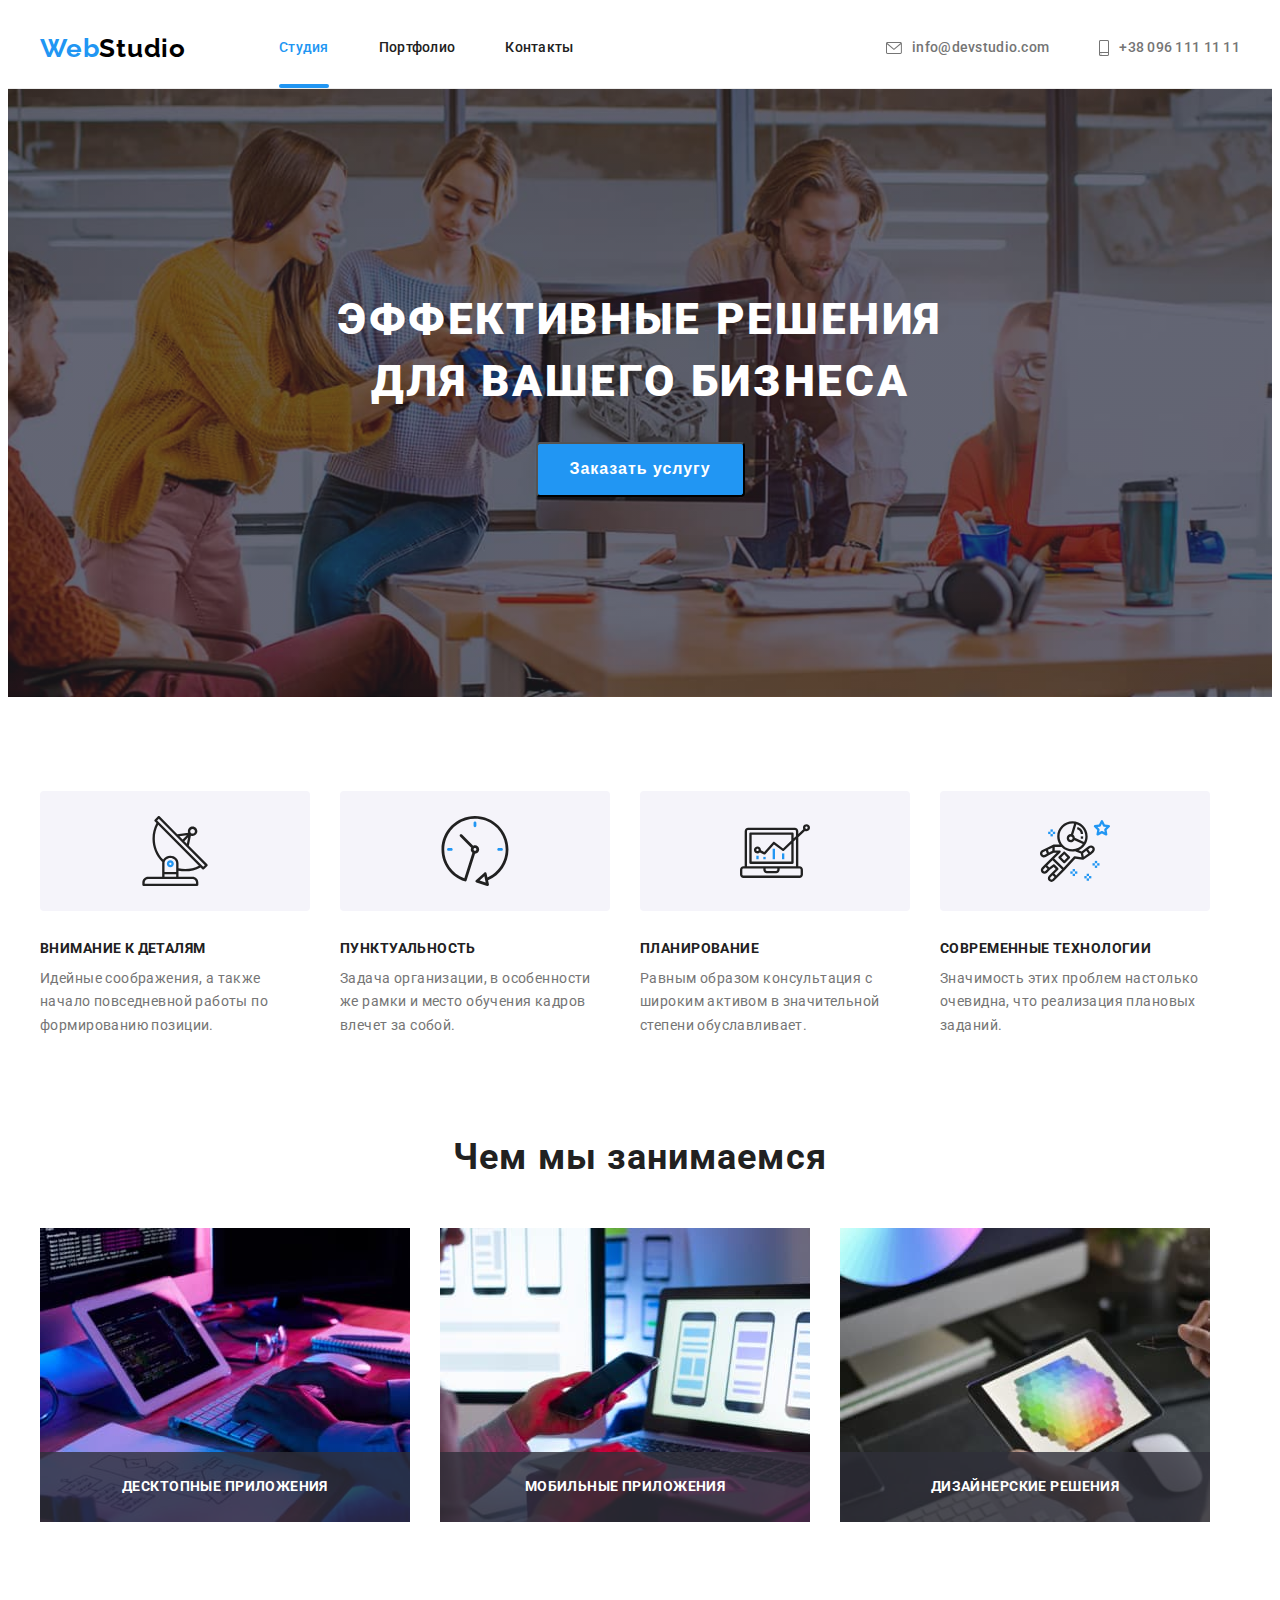
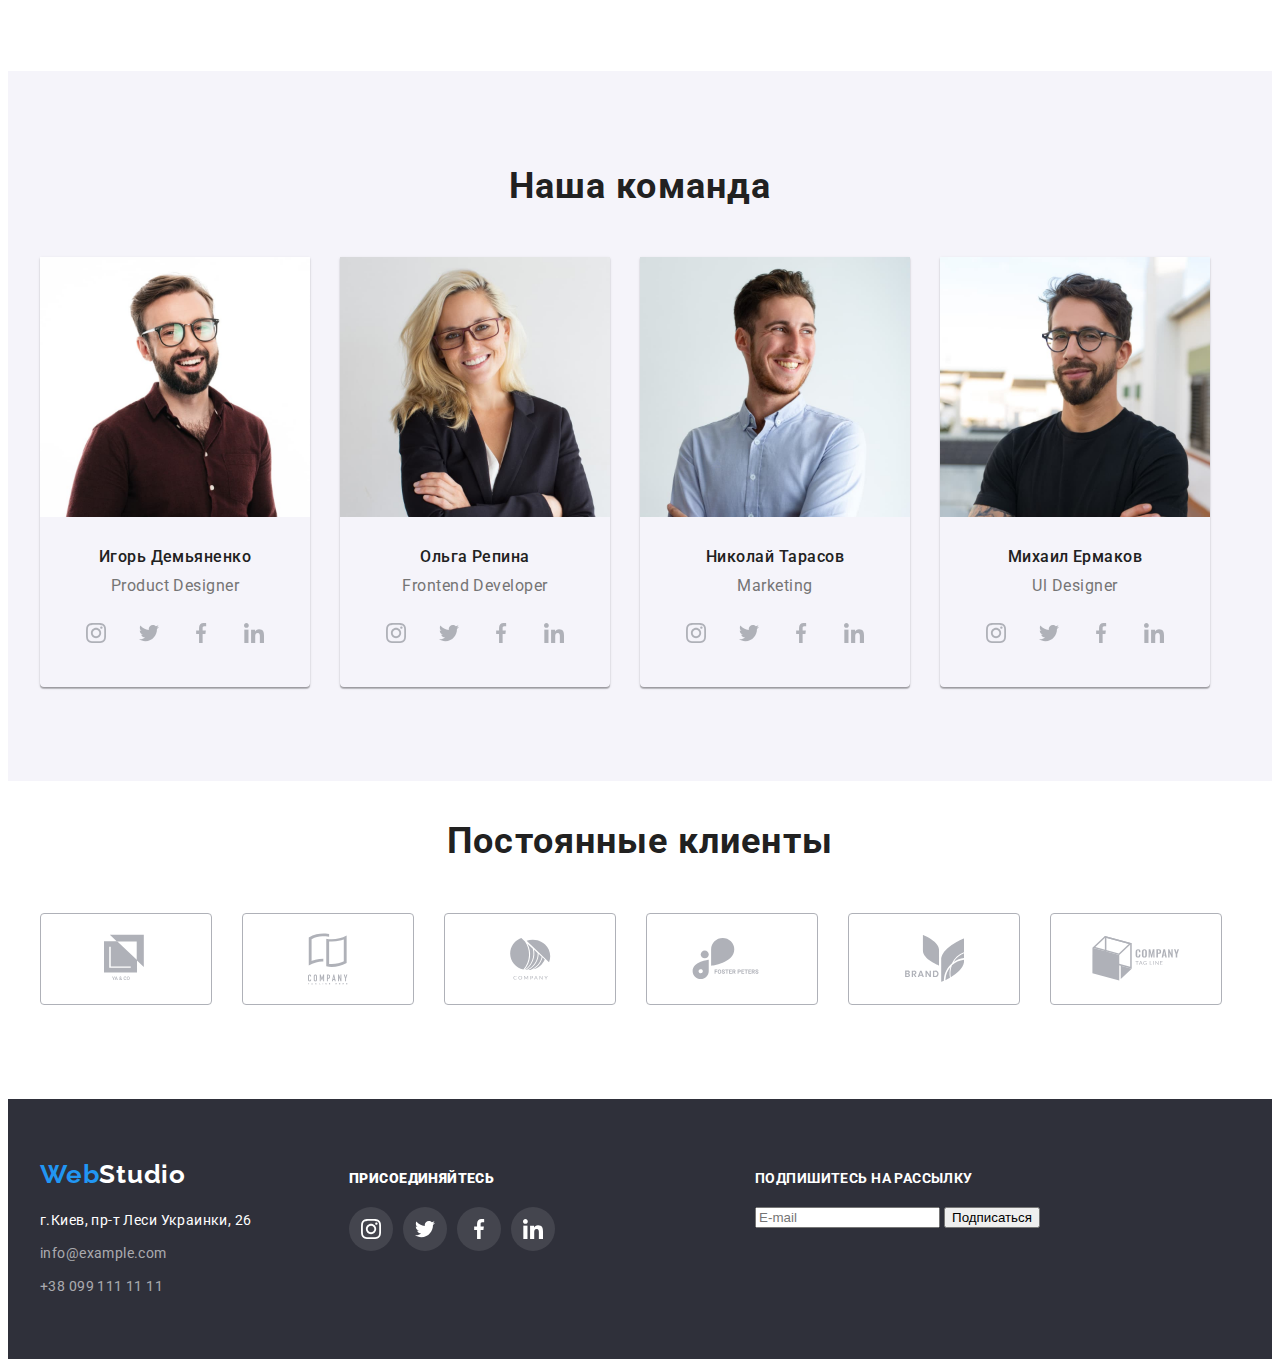
==== index.html @ 272b1083 "in work" ====
<!DOCTYPE html>
<html lang="ru">
<head>
    <meta charset="UTF-8">
    <meta http-equiv="X-UA-Compatible" content="IE=edge">
    <meta name="viewport" content="width=device-width, initial-scale=1.0">
    <link rel="stylesheet" href="https://cdnjs.cloudflare.com/ajax/libs/modern-normalize/1.0.0/modern-normalize.min.css" integrity="sha512-ISS7cAi1PEhQ8jnbJpJZMd29NlhNj4AWYyLOSp2CE/CsHxTCu+r+t0D2yoJudVrd0/8fTVPUVDzY5Tvli75u/g==" crossorigin="anonymous" />
    <link rel="preconnect" href="https://fonts.gstatic.com">
    <link href="https://fonts.googleapis.com/css2?family=Raleway:wght@700&family=Roboto:wght@400;500;700;900&display=swap" rel="stylesheet">
    <link rel="stylesheet" href="https://cdnjs.cloudflare.com/ajax/libs/animate.css/4.1.1/animate.min.css"/>
    <link rel="stylesheet" href="./css/styles.css">
    <title>Студия</title>
</head>
<body>
      <!---шапка сайта-->
    <header class="header">  
      <div class="container">  
        <nav class="navigation-for-pages">
            <a href="./index.html" lang="en" class="logo link animate__fadeInTopLeft">Web<span class="change-first">Studio</span></a>    
            <ul class="main-pages">
              <li class="list list-pages">
                <a href="./index.html" class="main-pages-link link current">Студия</a></li>
              <li class="list list-pages">
                <a href="./portfolio.html" class="main-pages-link decoration-changes link">Портфолио</a></li>
              <li class="list list-pages">
                <a href="" class="main-pages-link decoration-changes link">Контакты</a></li>
            </ul>
        </nav>    
            <ul class="first-adress-text"> 
              <li class="list for-contacts">
                <a href="mailto:info@devstudio.com" class="phone link email actions">
                  <svg class="icon-contacts-letter">
                    <use href="./images/symbol-defs.svg#letter"></use>
                  </svg>
                  info@devstudio.com</a>
              </li>
              <li class="list for-contacts">
                <a href="tel:+380961111111" class="phone link tell actions">
                  <svg class="icon-contacts-smartphone">
                    <use href="./images/symbol-defs.svg#smartphone"></use>
                  </svg>
                  +38 096 111 11 11</a>
              </li>
            </ul> 
          </div>
    </header>
    
    <main>
        <!---баннер-->
       <section class="hero banner">
         <div class="container">
         <h1 class="headline">Эффективные решения для вашего бизнеса</h1>
         <button type="button" class="modal-btn" data-modal-open><span class="text-btn">Заказать услугу</span></button>
        </div>
       </section>

       <!---преимущества-->
       <section class="skills">
         <div class="container"> 
           <h2 class="visually-hidden">преимущества</h2>
           <ul class="description">
             <li class="list block-description">
                <div class="skills-block">
                  <svg class="skills-icons" width="70" height="70">
                  <use href="./images/symbol-defs.svg#antenna"></use>
                </svg>
               </div>      
                <h3 class="title-description">Внимание к деталям</h3>
                <p class="text-description">Идейные соображения, а также начало повседневной работы по формированию позиции.</p>
              </li>
              <li class="list block-description">
                <div class="skills-block">
                  <svg class="skills-icons" width="70" height="70">
                    <use href="./images/symbol-defs.svg#clock"></use>
                  </svg>
                </div>
                <h3  class="title-description">Пунктуальность</h3>
                <p class="text-description">Задача организации, в особенности же рамки и место обучения кадров влечет за собой.</p>
              </li> 
              <li class="list block-description">
                <div class="skills-block">
                  <svg class="skills-icons" width="70" height="70">
                    <use href="./images/symbol-defs.svg#diagram"></use>
                  </svg>
                </div>
               <h3  class="title-description">Планирование</h3>
               <p class="text-description">Равным образом консультация с широким активом в значительной степени обуславливает.</p>
             </li> 
              <li class="list block-description">
                <div class="skills-block">
                  <svg class="skills-icons" width="70" height="70">
                    <use href="./images/symbol-defs.svg#astronaut"></use>
                  </svg>
                </div>
               <h3  class="title-description">Современные технологии</h3>
               <p class="text-description">Значимость этих проблем настолько очевидна, что реализация плановых заданий.</p>
             </li> 
           </ul>
          </div>
       </section>
       
       <!--основная напраленность нашей команды-->
       <section class="we-do">
         <div class="container">
           <h2 class="work-make">Чем мы занимаемся</h2>
           <ul class="images-of-work">
               <li class="list works">
                   <img src="./images/main-work/1work-with-computer.jpg" alt="работа с компьютером" width="370" height="294">
                  <div class="our-products">
                     <p class="products-text">Десктопные приложения</p>
                  </div>                  
                  </li>
               <li class="list works">
                   <img src="./images/main-work/2work-with-mobile.jpg" alt="работа с разными гаджетами" width="370" height="294">
                   <div class="our-products">
                     <p class="products-text">Мобильные приложения</p>
                     </div>   
                  </li>
               <li class="list works">
                   <img src="./images/main-work/3work-with-color.jpg" alt="работа с цветом" width="370" height="294">
                   <div class="our-products">
                     <p class="products-text">Дизайнерские решения</p> 
                    </div>   
                </li>
           </ul>
          </div>
        </section>
           <!---наша команда-->
       <section class="our-staff">
       <div class="container">
            <h2 class="work-command">Наша команда</h2>    
            <ul class="description-command">
              <li class="list list-command"><img src="./images/our-command/Igor-Demyanenko.jpg" alt="Игорь Демьяненко" width="270" height="260">
                <div class="block-of-names">
                <h3 class="names">Игорь Демьяненко</h3> 
                <p class="gig">Product Designer</p> 
                <ul class="social-list">
                  <li class="list social-items">
                    <a href="" class="social-link link">
                    <svg class="social-icon" width="20" height="20">
                      <use href="./images/symbol-defs.svg#instagram"></use>
                    </svg>
                  </a>
                  </li>
                  <li class="list social-items">
                   <a href="" class="social-link link"> 
                     <svg class="social-icon" width="20" height="20">
                      <use href="./images/symbol-defs.svg#twitter"></use>
                    </svg>
                  </a>
                  </li>
                  <li class="list social-items">
                    <a href="" class="social-link link">
                    <svg  class="social-icon" width="20" height="20">
                      <use href="./images/symbol-defs.svg#facebook"></use>
                    </svg>
                  </a>
                  </li>
                  <li class="list social-items">
                    <a href="" class="social-link link">
                    <svg  class="social-icon" width="20" height="20">
                      <use href="./images/symbol-defs.svg#linkedin"></use>
                    </svg>
                    </a>
                  </li>
                </ul>
              </div>
              </li>
              <li class="list list-command">
                <img src="./images/our-command/Olha-Repina.jpg" alt="Ольга Репина" width="270" height="260">
                <div class="block-of-names">
                <h3 class="names">Ольга Репина</h3> 
                <p class="gig">Frontend Developer</p>
                <ul class="social-list">
                  <li class="list social-items">
                    <a href="" class="social-link link">
                    <svg class="social-icon" width="20" height="20">
                      <use href="./images/symbol-defs.svg#instagram"></use>
                    </svg>
                  </a>
                </li>   
                <li class="list social-items">
                 <a href="" class="social-link link"> 
                   <svg class="social-icon" width="20" height="20">
                    <use href="./images/symbol-defs.svg#twitter"></use>
                  </svg>
                </a>
                </li>
                <li class="list social-items">
                  <a href="" class="social-link link">
                  <svg  class="social-icon" width="20" height="20">
                    <use href="./images/symbol-defs.svg#facebook"></use>
                  </svg>
                </a>
                </li>
                <li class="list social-items">
                  <a href="" class="social-link link">
                  <svg  class="social-icon" width="20" height="20">
                    <use href="./images/symbol-defs.svg#linkedin"></use>
                  </svg>
                  </a>
                </li>
               </ul>
               </div>
              </li>
              <li class="list list-command">
                <img src="./images/our-command/Nikolay-Tarasov.jpg" alt="Николай Тарасов" width="270" height="260">
                <div class="block-of-names">
                <h3 class="names">Николай Тарасов</h3> 
                <p class="gig">Marketing</p> 
                <ul class="social-list">
                  <li class="list social-items">
                    <a href="" class="social-link link">
                    <svg class="social-icon" width="20" height="20">
                      <use href="./images/symbol-defs.svg#instagram"></use>
                    </svg>
                  </a>
                  </li>
                <li class="list social-items">
                 <a href="" class="social-link link"> 
                   <svg class="social-icon" width="20" height="20">
                    <use href="./images/symbol-defs.svg#twitter"></use>
                  </svg>
                </a>
                </li>
                <li class="list social-items">
                  <a href="" class="social-link">
                  <svg  class="social-icon" width="20" height="20">
                    <use href="./images/symbol-defs.svg#facebook"></use>
                  </svg>
                </a>
                </li>
                <li class="list social-items">
                  <a href="" class="social-link link">
                  <svg  class="social-icon" width="20" height="20">
                    <use href="./images/symbol-defs.svg#linkedin"></use>
                  </svg>
                  </a>
                </li>
               </ul>
              </div>
              </li>
              <li class="list list-command">
                <img src="./images/our-command/Michael-Ermakov.jpg" alt="Михаил Ермаков" width="270" height="260">
                <div class="block-of-names">
                <h3 class="names">Михаил Ермаков</h3> 
                <p class="gig">Ul Designer</p> 
                <ul class="social-list">
                  <li class="list social-items">
                    <a href="" class="social-link link">
                    <svg class="social-icon" width="20" height="20">
                      <use href="./images/symbol-defs.svg#instagram"></use>
                    </svg>
                  </a>
                  </li>
                <li class="list social-items">
                 <a href="" class="social-link link"> 
                   <svg class="social-icon" width="20" height="20">
                    <use href="./images/symbol-defs.svg#twitter"></use>
                  </svg>
                </a>
                </li>
                <li class="list social-items">
                  <a href="" class="social-link link">
                  <svg  class="social-icon" width="20" height="20">
                    <use href="./images/symbol-defs.svg#facebook"></use>
                  </svg>
                </a>
                </li>
                <li class="list social-items">
                  <a href="" class="social-link link">
                  <svg  class="social-icon" width="20" height="20">
                    <use href="./images/symbol-defs.svg#linkedin"></use>
                  </svg>
                  </a>
                </li>
               </ul>
              </div>
              </li>
              </ul>
        </div>      
        </section> 
        <!-- our clients -->
        <section class="clients">
          <div class="container">
            <h2 class="clients-title">Постоянные клиенты</h2>
            <ul class="clients-list">
              <li class="clients-item list">
                <a class="clients-link" href="">
                  <svg class="clients-icon" width="44" height="50">
                    <use href="./images/symbol-defs.svg#logo-1"></use>
                  </svg>
                </a>
              </li>
              <li class="clients-item list">
                <a class="clients-link" href="">
                  <svg class="clients-icon" width="40" height="52">
                    <use href="./images/symbol-defs.svg#logo-2"></use>
                  </svg>
                </a>
              </li>
              <li class="clients-item list">
                <a class="clients-link" href="">
                  <svg class="clients-icon" width="41" height="42">
                    <use href="./images/symbol-defs.svg#logo-3"></use>
                  </svg>
                </a>
              </li>
              <li class="clients-item list">
                <a class="clients-link" href="">
                  <svg class="clients-icon" width="80" height="42">
                    <use href="./images/symbol-defs.svg#logo-4"></use>
                  </svg>
                </a>
              </li>
              <li class="clients-item list">
                <a class="clients-link" href="">
                  <svg class="clients-icon" width="59" height="47">
                    <use href="./images/symbol-defs.svg#logo-5"></use>
                  </svg>
                </a>
              </li>
              <li class="clients-item list">
                <a class="clients-link" href="">
                  <svg class="clients-icon" width="88" height="45">
                    <use href="./images/symbol-defs.svg#logo-6"></use>
                  </svg>
                </a>
              </li>
            </ul>
          </div>
        </section> 
    </main>
    <!--подвал-->
    <footer class="footer">
    <div class="container">  
      <div class="footer-box">
        <div class="footer-class">   
      <a href="./index.html" lang="en" class="logo link web-footer">Web<span class="change-second">Studio</span></a>
      <!---адрес--> 
      <address class="address">
         <ul class="address-text">
          <li class="list footer-contacts">
            <a href="https://goo.gl/maps/VTNjZpvYat5TJ8QY6" target="_blank" rel="noopener noreferrer" 
            class="location-link link">
            г.Киев, пр-т Леси Украинки, 26</a>
          </li>
          <li class="list footer-contacts">
            <a href="mailto:info@example.com" lang="en" class="phone-link link">info@example.com</a>
          </li>
          <li class="list footer-contacts">
            <a href="tel:+380991111111" class="phone-link link">+38 099 111 11 11</a>
          </li>
        </ul>   
      </address>
      </div>  
     <!--join-us  -->
      <div class="join">
      <h2 class="visually-hidden">join to us</h2>
      <p class="join-text"><strong>Присоединяйтесь</strong></p>
      <ul class="social-list join-list">
        <li class="list social-items join-items">
          <a href="" class="social-link join-link link ">
          <svg class="social-icon" width="20" height="20">
            <use href="./images/symbol-defs.svg#instagram"></use>
          </svg>
        </a>
        </li>
      <li class="list social-items join-items">
       <a href="" class="social-link join-link link"> 
         <svg class="social-icon" width="20" height="20">
          <use href="./images/symbol-defs.svg#twitter"></use>
        </svg>
      </a>
      </li>
      <li class="list social-items join-items">
        <a href="" class="social-link join-link link">
        <svg  class="social-icon" width="20" height="20">
          <use href="./images/symbol-defs.svg#facebook"></use>
        </svg>
      </a>
      </li>
      <li class="list social-items join-items">
        <a href="" class="social-link join-link link">
        <svg  class="social-icon" width="20" height="20">
          <use href="./images/symbol-defs.svg#linkedin"></use>
        </svg>
        </a>
      </li>
     </ul>
    </div>
    <div class="subscription">
      <b class="subscription-title">Подпишитесь на рассылку</b>
      <form name="sign-up">
        <input type="email" name="email" id="" placeholder="E-mail">
        <button type="submit">Подписаться</button>
      </form>
    </div>

    </div>
  </div> 
  </footer> 


  <div class="backdrop is-hidden" data-modal>
    <div class="backdrop-modal">
     <button type="button" class="modal-close-btn" data-modal-close>
      <svg width="18" height="18">
        <use href="./images/symbol-defs.svg#icon-close-symbol">
        </use>
      </svg>
    </button>    
    <!-- form -->  
      <form class="form" name="form" autocomplete="on">
        <h2 class="form-title">Оставьте свои данные, мы вам перезвоним</h2>
        <label for="name" class="label-text">Имя</label>           
        <input class="input-field" type="text" name="name" id="name">
        

        <label for="tel" class="label-text">Телефон</label>
        <input class="input-field" type="tel" name="tel" id="tel">
        

        <label for="mail" class="label-text">Почта</label>
        <input class="input-field" type="email" name="mail" id="mail">
        <label for="comment" class="label-text">Коментарий</label> 
        <textarea id="comment" name="comment" rows="" placeholder="Введите текст"></textarea>
        

        <!--check-box-->
        <input type="checkbox" name="confidence" value="css" id="confidence">
        <label for="confidence">
         <span class="confidence-text">Соглашаюсь с рассылкой и принимаю</span></label>
          <a href="" class="confidence-link">Условия договора</a>
            
       <button type="submit" class="submit-btn"><span class="submit-text">Отправить</span></button>
      </form>

  </div>
  </div>   
  <script src="./js/modal.js"></script>
</body>
</html>
---- css/styles.css ----
:root {
    --main-font: "Roboto", sans-serif;
    --secondary-font: "Raleway", sans-serif;
    --accent-color: #2196F3; 
    --main-color: #212121;
    --paragraph-color: #757575;
    --technical-color: #188CE8;
    --white-color: #fff;
    --backround-btn: #F5F4FA;
    --section-background: #2F303A;
    --letter-spacing: 0.03em;
    --font-weight-variable: 700;
    --font-size-predominate: 14px;
    --container-padding: 15px;
    --container-width: 1200px;
    --container-margin: 0 auto;
    --padding-of-section: 94px;
    --margin-in-section: 30px;
    --social-links-color: #AFB1B8;
    --overlay-cards-color: rgba(33, 150, 243, 0.9);

}


/* СБРОС */
.link { 
    text-decoration: none;
    display: block;
}
.list {
    list-style: none;
}  
.address { 
    font-style: normal;
} 
h1, h2, h3, h4, h5, h6, p {
    margin:0;
}
Ul, li {
    margin:0;
    padding: 0;}
img {
    display: block;
    max-width: 100%;
}

/* end СБРОС */

body {
    font-family: var(--main-font);
    color: var(--main-color);
    font-weight: 400;
}



/* === header====*/
.header {
    border-bottom: 1px solid #ececec;
}

.container {
    width: var(--container-width);
    margin: 0 auto;
    padding-left: var( --container-padding);
    padding-right: var( --container-padding); 
}

.header .container {
    display: flex;
    align-items: center;

}
.navigation-for-pages,
.main-pages,
.first-adress-text {
    display: flex;
    align-items: center;
}
.logo {
    margin-right: 93px;
    animation-duration: 3000ms;
}

.list-pages:not(:last-child),
.for-contacts:not(:last-child) {
    margin-right: 50px;
}

.first-adress-text {
    margin-left: auto;
}
.main-pages-link.link.current {
    color: var(--accent-color);
 
}
.logo {
    font-family: var(--secondary-font);
    font-weight: var(--font-weight-variable);
    font-size: 26px;
    line-height: 1.19;
    letter-spacing: var(--letter-spacing);
    color: var(--accent-color);
}
.change-first {
    color: #000;
}
.main-pages-link {
    font-weight: 500;
    font-size: var(--font-size-predominate); 
    line-height: 1.14;
    letter-spacing: 0.02em;
    color: var(--main-color);
    padding-top: 32px;
    padding-bottom: 32px;
    transition: color transform 250ms cubic-bezier(0.4, 0, 0.2, 1);
}
.main-pages-link:hover,
.main-pages-link:focus {
    color: var(--accent-color);
}

/*  спецэффекты*/
.list-pages {
    position: relative;
}
.current::after {
    content: "";
    display: block;
    position: absolute;
    height: 4px;
    width: 100%;
    border-radius: 2px;
    left: 0px;
    bottom: 0px;
    background-color: var(--accent-color);
}

.decoration-changes::after{
    content: "";
    display: block;
    position: absolute;
    height: 4px;
    width: 100%;
    border-radius: 2px;
    left: 0px;
    bottom: 0px;
    background-color: var(--accent-color);
    opacity: 0;
    transform: scaleX(0);
    transition: opacity 250ms cubic-bezier(0.4, 0, 0.2, 1) 150ms,
    transform 250ms cubic-bezier(0.4, 0, 0.2, 1) 100ms;
}
.decoration-changes:hover::after {
    opacity: 1;
    transform: scaleX(1);
}



/* contacts */
.phone {
    padding-top: 7px;
    padding-bottom: 7px;
    font-weight: 500;
    font-size: var(--font-size-predominate);
    line-height: 1.14;
    letter-spacing: 0.02em;
    color: var(--paragraph-color);
    padding-top: 32px;
    padding-bottom: 32px;

    transition: color 250ms cubic-bezier(0.4, 0, 0.2, 1) 100ms;    
}

.for-contacts:hover .phone,
.for-contacts:focus .phone{
    animation-name: heartBeat;
    animation-duration: 2000ms;
    animation-timing-function: linear;
}

/* icon */
.email,
.tell {
    display: flex;
    align-items: center; 
}
.phone:hover,
.phone:focus {
    color: var(--accent-color);
} 

.icon-contacts-letter,
.icon-contacts-smartphone{  
    fill: currentColor;
}


.icon-contacts-letter {
    height: 12px;
    width: 16px;
    margin-right: 10px;
}

.icon-contacts-smartphone {
    height: 16px;
    width: 10px;
    margin-right: 10px;
}
/* end header */



/* main html */
.hero {
    background-color: var(--section-background);   
    padding-bottom: 200px;
    padding-top: 200px; 
}
.banner {
    display: flex;
    background-color: var(--section-background);
    max-width: 1600px;
    margin: 0 auto;
    background-size: cover;
    background-repeat: no-repeat;
    background-position: center ;
    background-image: linear-gradient(rgba(47, 48, 58, 0.4), rgba(47, 48, 58, 0.4)), url(../images/img.jpg);
}

.headline {  
    font-family: var(--main-font);
    font-weight: 900;
    font-size: 44px;
    line-height: 1.4;
    letter-spacing: 0.06em;
    text-transform: uppercase;
    color: var(--white-color);
    max-width: 696px; 
    text-align: center;
    margin-left: auto;
    margin-right: auto;    
}

.modal-btn,
.button-list {
    border-radius: 4px;
}

.modal-btn {  
    display: block;
    margin-left: auto;
    margin-right: auto;
    background-color: var(--accent-color);
    padding: 10px 32px;
    min-width: 200px;
    cursor: pointer;   
    margin-top: 30px; 
    margin-left: auto;
    margin-right: auto;   
} 

.modal-btn:hover,
.modal-btn:focus {
    background-color: var(--technical-color);
}

.text-btn {
    font-weight: var(--font-weight-variable);
    font-size: 16px;
    line-height: 1.9;
    letter-spacing: 0.06em;  
    height: 30px;
    color: var(--white-color);
}
/* hero end */

/* skills */
.visually-hidden {
    position: absolute !important;
    clip: rect(1px 1px 1px 1px); /* IE6, IE7 */
    clip: rect(1px, 1px, 1px, 1px);
    padding: 0 !important;
    border: 0 !important;
    height: 1px !important;
    width: 1px !important;
    overflow: hidden;
}

.skills {
    display: flex;
    align-items: center;
    padding-top: var(--padding-of-section);
    padding-bottom: var(--padding-of-section);
}

.description {
    display: flex;
    align-items: center;
    margin-left: calc(-1*var(--margin-in-section));
    margin-top: calc(-1*var(--margin-in-section));
}

.block-description {
    margin-left: var(--margin-in-section);
    margin-top: var(--margin-in-section);
    height: 251px;
    width: 270px;
}

.skills-block {
    display: flex;
    align-items: center;
    justify-content: center;
    background-color: var(--backround-btn);
    width: 270px;
    height: 120px;
    margin-bottom: 30px;
    border-radius: 4px;
}

.title-description {    
    font-weight: var(--font-weight-variable);
    font-size: var(--font-size-predominate);
    line-height: 1.14;
    letter-spacing: var(--letter-spacing);    
    text-transform: uppercase;  
    margin-bottom: 10px;
}
.text-description {
    font-size: var(--font-size-predominate);
    line-height: 1.7;
    letter-spacing: var(--letter-spacing);
    color: var(--paragraph-color);
}
.skills-icons {
    fill: currentColor;
}
/* end skills */


/* what we do */
.we-do {
    padding-bottom: 149px;
} 
.images-of-work {
    display: flex;
    align-items: center;
    flex-wrap: wrap;
    margin-left: calc(-1*var(--margin-in-section));
    margin-bottom: calc(-1*var(--margin-in-section));
}
.images-of-work > .works{
    margin-left: var(--margin-in-section);
    margin-bottom: var(--margin-in-section);
}
.works {
    position: relative;
    height: 294px;
    width: 370px;
}
.our-products {
    position: absolute;
    display: flex;
    align-items: center;
    justify-content: center;
    width: 100%;
    height: 70px;
    left: 0;
    bottom: 0;
    background: rgba(47, 48, 58, 0.8);
    transform: scaleY(1);
    transition: transform 250ms cubic-bezier(0.4, 0, 0.2, 1) 150ms;
}
.works:focus .our-products,
.works:hover .our-products{
    transform: scaleY(1.1);   
}
.products-text {
    font-weight: var(--font-weight-variable);
    font-size: 14px;
    line-height: 1.14;
    letter-spacing: var(--letter-spacing);
    text-transform: uppercase;
    color: #fff;    
}
/*  */

/* our-staff */

.our-staff {
    background: var(--backround-btn);
    padding-top: var(--padding-of-section);
    padding-bottom: var(--padding-of-section);
}

.description-command {
    display: flex;
    flex-wrap: wrap;
    margin-left: calc(-1*var(--margin-in-section));
    margin-bottom: calc(-1*var(--margin-in-section));
}
.description-command >.list-command {
    width: 270px;
    height: 430px;
    margin-left: var(--margin-in-section);
    margin-bottom: var(--margin-in-section);
    box-shadow: 0px 1px 3px rgba(0, 0, 0, 0.12), 0px 1px 1px rgba(0, 0, 0, 0.14), 0px 2px 1px rgba(0, 0, 0, 0.2);
    border-radius: 0px 0px 4px 4px
}

.work-make,     
.work-command {
    font-weight: var(--font-weight-variable);
    font-size: 36px;
    line-height: 1.17;
    letter-spacing: var(--letter-spacing);
    text-align: center;
    display: block;
    margin-left: auto;
    margin-right: auto;
    margin-bottom: 50px;            
}
.description-command .names{
    font-weight: 500;
    font-size: 16px;
    line-height: 1.2;
    letter-spacing: var(--letter-spacing);   
}
.block-of-names {
    padding-top: var(--margin-in-section);
    padding-bottom: var(--margin-in-section);
    padding-left: 30px;
    padding-right: 30px;
    text-align: center;

}
.names {
    margin-bottom: 10px;
}
.description-command .gig {
    font-size: 16px;
    line-height: 1.2;
    letter-spacing: var(--letter-spacing);
    color: var(--paragraph-color);
    margin-bottom: 16px;

}
 /* icons */
.social-list {
    display: flex;
    align-items: center;
    justify-content: center;
    justify-content: space-around;
 }
.social-link{
    display: flex;
    align-items: center;
    justify-content: center;
    color: var(--social-links-color);
    width: 44px;
    height: 44px;
    border-radius: 50%;

    transition: color 250ms cubic-bezier(0.4, 0, 0.2, 1), 
    background-color 250ms cubic-bezier(0.4, 0, 0.2, 1); 
}
.social-link:hover,
.social-link:focus {
    background-color: var(--accent-color);    
    color: #fff;
}

.social-icon {
    fill: currentColor;
    width: 20px;
    height: 20px;
}
 
/* our staff end */

/* our clients */
.clients {
    padding-bottom: var(--padding-of-section);
    padding-top: 40px;
}
.clients-title {
    display: block;
    margin-left: auto;
    margin-right: auto;
    margin-bottom: 50px;
    text-align: center;  
    font-weight: var(--font-weight-variable);  
    font-size: 36px;
    line-height: 1.16;
    letter-spacing: var(--letter-spacing);
}
.clients-list {
    display: flex;
    flex-wrap: wrap;
    align-items: center;
    margin-left: calc(-1*var(--margin-in-section));
}

.clients-item {
    display: flex;
    align-items: center;
    justify-content: center;
    width: 170px;
    height: 90px;
    border: 1px solid #AFB1B8; 
    border-radius: 4px;
    margin-left: var(--margin-in-section);
}
.clients-link {
    color: var(--social-links-color);
    display: flex;
    align-items: center;
    justify-content: center;
    width: 100%;
    height: 100%;

    transition: color 250ms cubic-bezier(0.4, 0, 0.2, 1);
}

.clients-link:hover,
.clients-link:focus  {
    color: var(--accent-color);
}

.clients-item:focus,
.clients-item:hover {
    border: 1px solid var(--accent-color);
}
.clients-icon {
    fill: currentColor;
}


/* prtfolio main*/
.filters {
   padding-top: var(--padding-of-section); 
   padding-bottom: var(--padding-of-section);
}
.container .btn-of-filters {
     display: flex;
     align-items: center;
     flex-wrap: wrap;
     margin-bottom: 50px;
     justify-content: center;   
}
.list-filters:not(:last-child) {
    margin-right: 8px;    
}
 
.button-list {
    font-weight: 500;
    font-size: 16px;
    line-height: 1.6;
    letter-spacing: var(--letter-spacing);
    background-color: var(--backround-btn);
    cursor: pointer;
    border: transparent;
    padding: 6px 22px;

    transition: color 250ms cubic-bezier(0.4, 0, 0.2, 1), 
    background-color 250ms cubic-bezier(0.4, 0, 0.2, 1), 
    box-shadow 250ms cubic-bezier(0.4, 0, 0.2, 1); 
}
.button-list:hover,
.button-list:focus {
    color: var(--white-color);
    background-color: var(--accent-color);
    box-shadow: 0px 3px 1px rgba(0, 0, 0, 0.1), 
    0px 1px 2px rgba(0, 0, 0, 0.08), 
    0px 2px 2px rgba(0, 0, 0, 0.12);
}   


/* projects imgs+text */
.container >.projects{
    display: flex;
    align-items: center;
    flex-wrap: wrap;
    margin-left: calc(-1 * var(--margin-in-section));
    margin-top: calc(-1 * var(--margin-in-section));
}
.projects>.list {
    margin-left: var(--margin-in-section);
    margin-top: var(--margin-in-section);
}
.projects > .projects-card{
    width: 370px;
    border: 1px solid #EEEEEE;
}
.subtitle {
    font-weight:var(--font-weight-variable);    
    font-size: 18px;
    line-height: 2;
    letter-spacing: 0.06em;
    color: var(--main-color);
}
.text-cards {
    padding-top: 20px;
    padding-bottom: 20px;
    padding-left: 24px;
    padding-right: auto;
}
.projects-paragraph {
    font-size: 16px;
    line-height: 1.9;
    letter-spacing: var(--letter-spacing);
    color: var(--paragraph-color);
}
.projects-link:hover,
.projects-link:focus {
    box-shadow:0px 1px 1px rgba(0, 0, 0, 0.12),
     0px 4px 4px rgba(0, 0, 0, 0.06), 
     1px 4px 6px rgba(0, 0, 0, 0.16);
}


      /* overlay */
 .wrapper-projects-card {
    position: relative;  
    overflow: hidden;
}   
.projects-link:focus .overlay,
.projects-link:hover .overlay{
    transform: translateY(0);
    opacity: 1;
}

.overlay {
    position: absolute;
    top: 0;
    left: 0; 
    max-width: 100%;
    height: 100%;       
    padding: 63px 24px;
    background-color: var(--overlay-cards-color);
    color: #fff;   
    font-size: 18px;
    line-height: 1.5;
    letter-spacing: var(--letter-spacing);  
    opacity: 0;  
    transform: translateY(100%);
    overflow: auto;

    transition: transform 250ms cubic-bezier(0.4, 0, 0.2, 1),
    opacity 250ms cubic-bezier(0.4, 0, 0.2, 1);
}


/* prtfolio main end*/

/* end main */



/* ==========footer=========== */
.footer{
    background-color: var(--section-background);
    padding-top: 60px;
    padding-bottom: 60px;
}
.web-footer {
    display: block;
    margin-bottom: 20px;
}
.change-second {
    color: var(--white-color);
}

.location-link,
.phone-link {
    font-size: var(--font-size-predominate);
    line-height: 1.7;
    letter-spacing: var(--letter-spacing);
    display: block;

    transition: color 250ms cubic-bezier(0.4, 0, 0.2, 1);
} 
.location-link:hover,
.locayion-link:focus,
.phone-link:hover,
.phone-link:focus{
    color: var(--accent-color);
}

.footer-contacts:not(:last-child) {
    margin-bottom: 9px;
}
.location-link   { 
    color: var(--white-color);
}

.phone-link {
    color: rgba(255, 255, 255, 0.6);
} 


/* join to us */
.join-text {
    font-weight: var(--font-weight-variable);
    font-size: 14px;
    line-height: 1.14;
    letter-spacing: var(--letter-spacing);
    text-transform: uppercase;
    color: #FFFFFF; 
    margin-bottom: 20px;
}

 /* флексы */

.footer-class {
    display: flex;
    flex-direction: column; 
} 
.footer-box  {
    display: flex;
    align-items: baseline;
}
.join {
    display: flex;
    flex-direction: column;
    margin-left: 70px;
    margin-right: auto;
} 
.join-list {
    display: flex;
    align-items: center;
    margin-bottom: -10px;
    margin-left: -10px;     
}
.join-items {
    margin-bottom: 10px;
    margin-left: 10px;
    
}
.join-link {
    background: rgba(255, 255, 255, 0.1);
    border-radius: 50%; 
    color: #fff;
}  

/* form */
.subscription {
     
    margin-right: auto;
}

.subscription-title {
    display: block;
    padding-bottom: 20px;
    font-weight: var(--font-weight-variable);
    font-size: 14px;
    line-height: 1.14;
    letter-spacing: var(--letter-spacing);
    text-transform: uppercase;
    color: var(--white-color);
}

/* ==========footer end=========== */

/* modalbtn-form */

.form-title{
    display: block;
    padding-bottom: 12px;
    font-weight: var( --font-weight-variable);
    font-size: 20px;
    line-height: 1.15;
    text-align: center;
    letter-spacing: var(--letter-spacing);
}

.form {
    width: 100%;
    padding: 40px;
    height: 100%;   
    outline: 1px solid tomato;
}
.input-field {
    width: 100%;
    height: 40px;
    border: 1px solid rgba(33, 33, 33, 0.2);
    box-sizing: border-box;
    border-radius: 4px;
}
.input-field{
    margin-bottom: 10px;
}
.input-field::before{
    content: "";
    display: block;
    background-image: url(../images/symbol-defs.svg#person-black);
    outline: tomato;
    width: 18px;
    height: 18px;
}

.label-text {
    display: block;
    font-size: 12px;
    line-height: 1.17;
    letter-spacing: 0.01em;
    color: var(--paragraph-color);
    margin-bottom: 4px;
}

textarea {
    resize:none;
    width: 100%;
    min-height: 120px;
    border: 1px solid rgba(33, 33, 33, 0.2);
    box-sizing: border-box;
    border-radius: 4px;
    margin-bottom: 20px;
}

/* textarea[placeholder] {
    font-size: 12px;
    line-height: 1.7;
    letter-spacing: 0.01em;
    color: rgba(117, 117, 117, 0.5);
} */

.confidence-text {
    font-size: 14px;
    line-height: 1.7;
    letter-spacing: var(--letter-spacing);
    color: var(--paragraph-color);
}
.confidence-link {
    font-size: 14px;
    line-height: 1.7;
    letter-spacing: var(--letter-spacing);
    color: var(--accent-color);
    text-decoration: underline;
}
.submit-btn {
    display: block;
    margin-top: 30px;
    margin-left: auto;
    margin-right: auto;
    width: 200px;
    height: 50px;
    background: var(--accent-color);
    border-radius: 4px;
    box-shadow: 0px 4px 4px rgba(0, 0, 0, 0.15);

    /* font-weight: var(--font-weight-variable);
    font-size: 16px;
    line-height: 1.9;
    letter-spacing: 0.06em;
    color: #FFFFFF; */
    
}  
.submit-text{    
    font-weight: var(--font-weight-variable);
    font-size: 16px;
    line-height: 1.9;
    letter-spacing: 0.06em;
    color: #FFFFFF;
}

/* backdrop+modal */
.backdrop {
    position: fixed;
    top: 0;
    left: 0;
    height: 100vh;
    width: 100vw;
    background-color: rgba(0, 0, 0, 0.2);
    scale: 1;
    opacity: 1;

    transition: opacity 250ms cubic-bezier(0.4, 0, 0.2, 1), 
    transform 250ms cubic-bezier(0.4, 0, 0.2, 1);
}
.backdrop-modal {
    position: absolute;
    width: 528px;
    height: 581px;
    background-color: #fff; 
    top: 50%;
    left: 50%;
    transform: translate(-50%, -50%) rotate(1turn) scaleX(1);
    border-radius: 4px;
    opacity: 1;  
    transition: opacity 250ms cubic-bezier(0.4, 0, 0.2, 1) 250ms,
    transform 250ms cubic-bezier(0.4, 0, 0.2, 1) 250ms; 
}
.backdrop.is-hidden .backdrop-modal {
    transform: translate(-50%, -50%) rotate(0) scaleX(0);
    opacity: 0;
}
.backdrop.is-hidden {
    opacity: 0;
    /* visibility: hidden; */
    pointer-events: none;

    transform: scale(0.9);   
}

.modal-close-btn {
    position: absolute;
    display: flex;
    align-items: center;
    justify-content: center;
    top: 8px;
    right: 8px;
    height: 30px;
    width: 30px;
    background: transparent;
    border-radius: 50%;
    border:  1px solid rgba(0, 0, 0, 0.1);
    cursor: pointer;
}
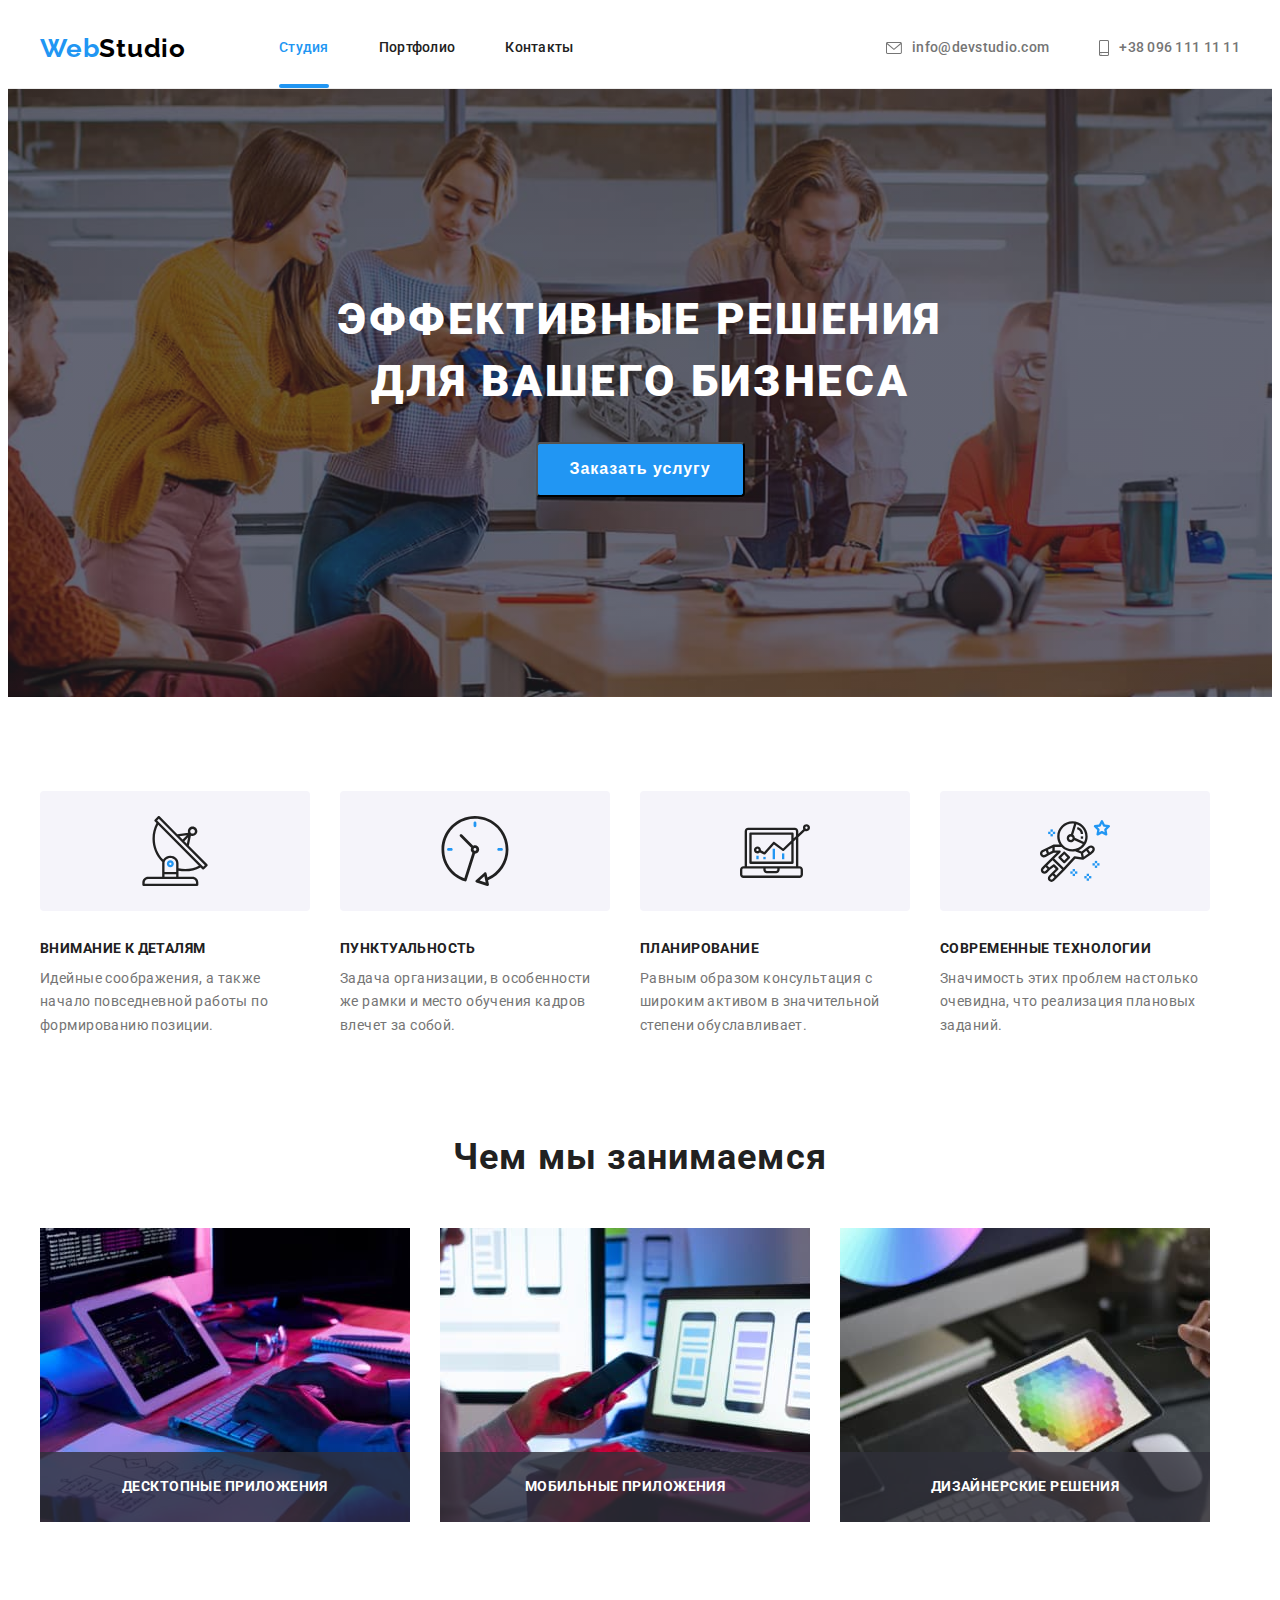
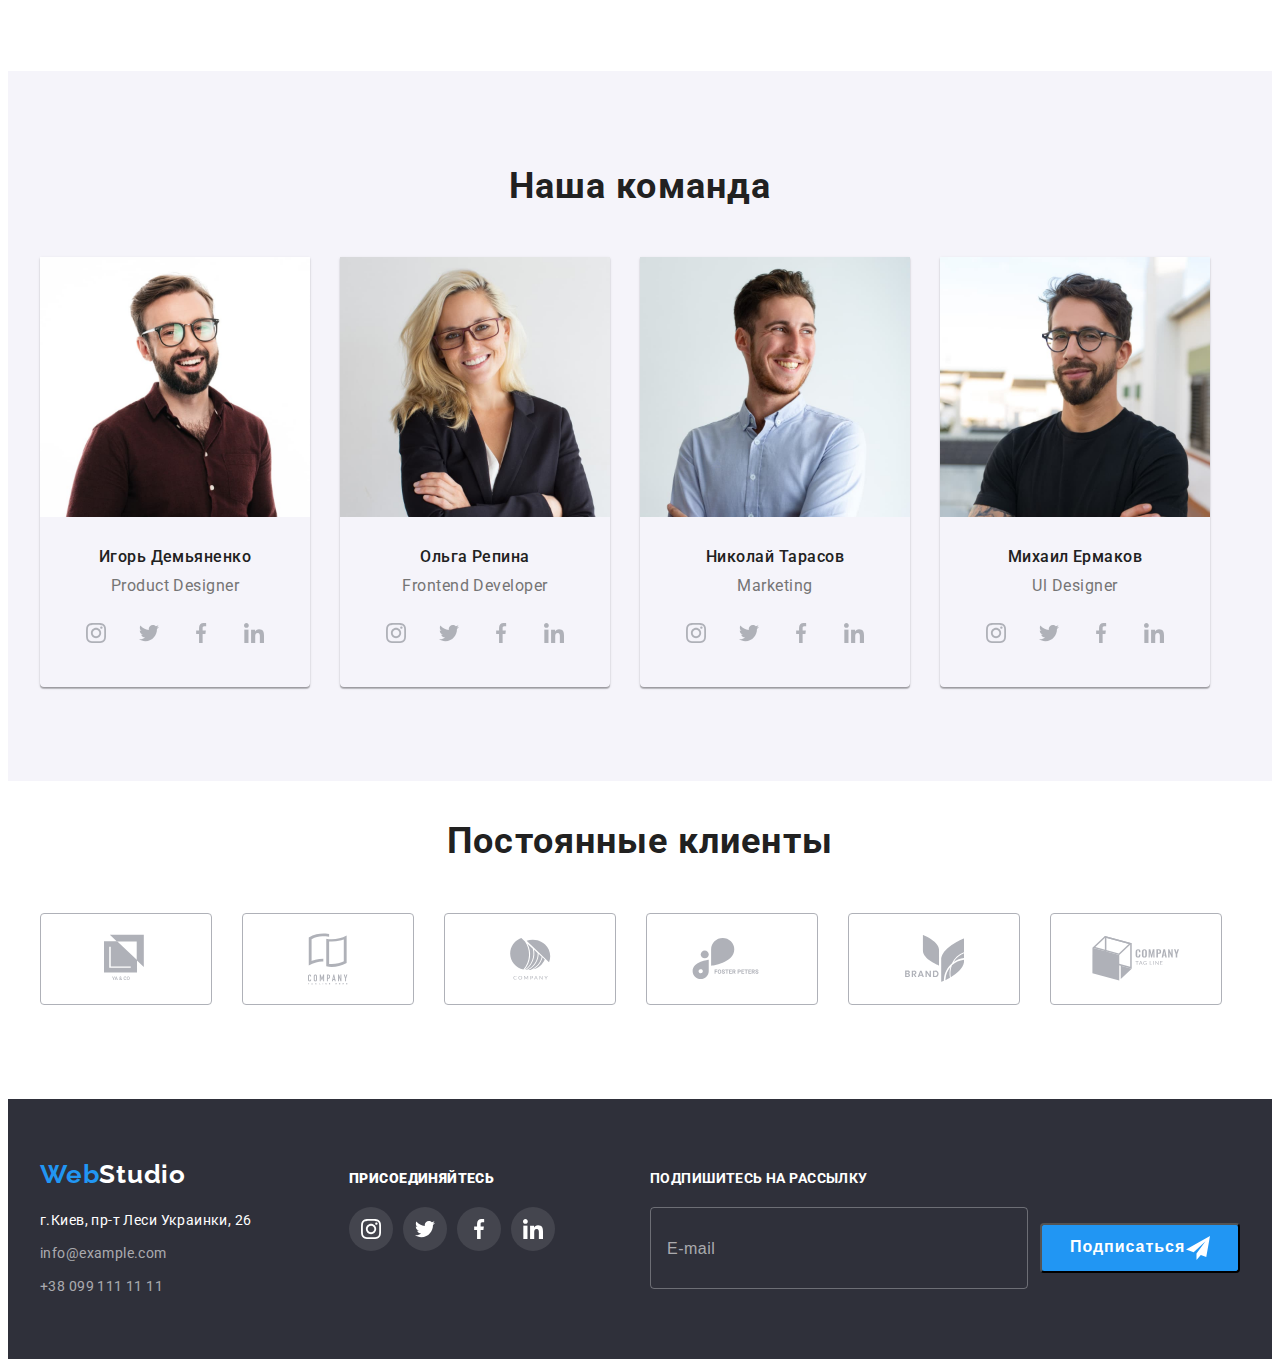
==== commit 94f536be: "adds svg, checkbox etc" ====
--- a/index.html
+++ b/index.html
@@ -390,17 +390,23 @@
       </li>
      </ul>
     </div>
+    <!-- subscription-form -->
     <div class="subscription">
       <b class="subscription-title">Подпишитесь на рассылку</b>
-      <form name="sign-up">
-        <input type="email" name="email" id="" placeholder="E-mail">
-        <button type="submit">Подписаться</button>
+      <form class="sign-up">
+        <input type="email" name="email" class="sign-up-email" placeholder="E-mail">
+        <button type="submit" class="sign-up-btn">Подписаться 
+         <svg class="icon-send" width="24" height="24">
+           <use href="./images/symbol-defs.svg#icon-send"></use>
+         </svg>  
+        </button>
       </form>
     </div>
 
     </div>
   </div> 
   </footer> 
+<!-- footer -->
 
 
   <div class="backdrop is-hidden" data-modal>
@@ -412,27 +418,50 @@
       </svg>
     </button>    
     <!-- form -->  
-      <form class="form" name="form" autocomplete="on">
-        <h2 class="form-title">Оставьте свои данные, мы вам перезвоним</h2>
-        <label for="name" class="label-text">Имя</label>           
-        <input class="input-field" type="text" name="name" id="name">
+      <form class="form" name="form" autocomplete="off">
+          <b class="form-title">Оставьте свои данные, мы вам перезвоним</b>
+   
+          <label class="label-text">
+            Имя    
+          <span class="wrapper-user-field">     
+            <input class="input-field" type="text" name="-user-name" required>
+            <svg class="form-icon"  width="18" height="18">
+              <use href="./images/symbol-defs.svg#person-black"></use>
+            </svg>
+        </span>  
+        </label> 
+
+        <label  class="label-text">
+          Телефон
+          <span class="wrapper-user-field">
+           <input class="input-field" type="tel" name="tel" required title="0961111111">
+           <svg class="form-icon" width="18" height="18">
+              <use href="./images/symbol-defs.svg#phone-black"></use>
+            </svg>
+        </span>  
+        </label>        
         
-
-        <label for="tel" class="label-text">Телефон</label>
-        <input class="input-field" type="tel" name="tel" id="tel">
+        <label for="mail" class="label-text">
+          Почта
+        <span class="wrapper-user-field">
+          <input class="input-field" type="email" name="mail" id="mail" required>
+         <svg class="form-icon" width="18" height="18">
+           <use href="./images/symbol-defs.svg#email-black"></use>
+         </svg>
+        </span>
+        </label>
         
-
-        <label for="mail" class="label-text">Почта</label>
-        <input class="input-field" type="email" name="mail" id="mail">
-        <label for="comment" class="label-text">Коментарий</label> 
-        <textarea id="comment" name="comment" rows="" placeholder="Введите текст"></textarea>
-        
+        <label class="label-text">
+          Коментарий
+        <textarea class="user-comment-text" name="comment" placeholder="Введите текст"></textarea>
+      </label> 
 
         <!--check-box-->
-        <input type="checkbox" name="confidence" value="css" id="confidence">
-        <label for="confidence">
-         <span class="confidence-text">Соглашаюсь с рассылкой и принимаю</span></label>
-          <a href="" class="confidence-link">Условия договора</a>
+        <input class="form-chekbox-square visually-hidden"  type="checkbox" name="confidence" value="css" id="confidence">
+        <label for="confidence" class="modal-form-checkbox">
+           Соглашаюсь с рассылкой и принимаю&nbsp;
+         <a href="" class="confidence-link">Условия договора</a>
+        </label>
             
        <button type="submit" class="submit-btn"><span class="submit-text">Отправить</span></button>
       </form>
--- a/css/styles.css
+++ b/css/styles.css
@@ -259,6 +259,8 @@
     margin-top: 30px; 
     margin-left: auto;
     margin-right: auto;   
+
+    transform: background-color 250ms cubic-bezier(0.4, 0, 0.2, 1);
 } 
 
 .modal-btn:hover,
@@ -745,12 +747,13 @@
     color: #fff;
 }  
 
-/* form */
-.subscription {
-     
+/* subscription-form */
+.sign-up {
+    display: flex;
+    flex-direction: row;
+    align-items: center;
     margin-right: auto;
 }
-
 .subscription-title {
     display: block;
     padding-bottom: 20px;
@@ -761,7 +764,45 @@
     text-transform: uppercase;
     color: var(--white-color);
 }
-
+.sign-up-email {
+    width: 358px;
+    height: 50px;    
+    border: 1px solid rgba(255, 255, 255, 0.3);
+    border-radius: 4px;
+    background-color: transparent;  
+    padding-top: 15px;
+    padding-left: 16px;
+    padding-bottom: 15px;
+}
+.sign-up-email::placeholder {    
+    font-size: 16px;
+    line-height: 1.25;
+    letter-spacing: 0.03em;
+    color: rgba(255, 255, 255, 0.6);
+}
+input.sign-up-email[placeholder] {
+    color: #fff;
+    font-size: 20px;
+    line-height: 1.15;
+    letter-spacing: var(--letter-spacing);
+} 
+.sign-up-btn {
+    display: flex;
+    align-items: center;
+    width: 200px;
+    height: 50px;
+    padding: 10px 28px;
+    background-color: var(--accent-color);
+    border-radius: 4px;
+    justify-content: space-between;
+    margin-left: 12px;
+   
+    font-weight: var(--font-weight-variable);
+    font-size: 16px;
+    line-height: 1.9;
+    letter-spacing: 0.06em;
+    color: #FFFFFF;
+}
 /* ==========footer end=========== */
 
 /* modalbtn-form */
@@ -775,30 +816,44 @@
     text-align: center;
     letter-spacing: var(--letter-spacing);
 }
-
 .form {
+    display: flex;
+    flex-direction: column;
     width: 100%;
-    padding: 40px;
-    height: 100%;   
-    outline: 1px solid tomato;
+    height: 100%; 
+    padding: 40px; 
+}
+.wrapper-user-field {
+    position: relative;
+    display: block;
+    margin-bottom: 10px;
+    margin-top: 4px;
 }
 .input-field {
     width: 100%;
     height: 40px;
     border: 1px solid rgba(33, 33, 33, 0.2);
-    box-sizing: border-box;
     border-radius: 4px;
-}
-.input-field{
-    margin-bottom: 10px;
-}
-.input-field::before{
-    content: "";
-    display: block;
-    background-image: url(../images/symbol-defs.svg#person-black);
-    outline: tomato;
+    padding-left: 42px;
+    transition: border-color 250ms cubic-bezier(0.4, 0, 0.2, 1);
+}
+.input-field:focus {
+    outline:none;
+    border-color: var(--accent-color) ;
+}
+.input-field:focus + .form-icon {
+    fill: var(--accent-color);
+}
+.form-icon {
+    position: absolute;
+    display: block;
+    left: 12px;
+    top: 50%;
+    transform: translateY(-50%);
     width: 18px;
     height: 18px;
+    fill: var(--main-color);   
+    transition: fill 250ms cubic-bezier(0.4, 0, 0.2, 1); 
 }
 
 .label-text {
@@ -807,32 +862,74 @@
     line-height: 1.17;
     letter-spacing: 0.01em;
     color: var(--paragraph-color);
-    margin-bottom: 4px;
-}
-
-textarea {
+}
+
+.user-comment-text {
     resize:none;
     width: 100%;
     min-height: 120px;
     border: 1px solid rgba(33, 33, 33, 0.2);
-    box-sizing: border-box;
     border-radius: 4px;
     margin-bottom: 20px;
-}
-
-/* textarea[placeholder] {
-    font-size: 12px;
-    line-height: 1.7;
+    margin-top: 4px;
+    padding: 12px 16px;
+
+    transition: border-color 250ms cubic-bezier(0.4, 0, 0.2, 1);
+}
+
+.user-comment-text::placeholder {
+    font-size: 14px;
+    line-height: 1.14;
     letter-spacing: 0.01em;
     color: rgba(117, 117, 117, 0.5);
-} */
-
-.confidence-text {
+} 
+.user-comment-text:focus {
+    border-color: var(--accent-color);
+    outline: none;
+}
+/* checkbox */
+.modal-form-checkbox::before {
+    content: "";
+    display: block;
+    background-image: url(../images/checkbox/checkbox.svg);
+    background-repeat: no-repeat;
+    background-size: contain;
+    width: 16px;
+    height: 16px;
+    margin-right: 7px;
+    border: 2px solid var(--main-color);
+    border-radius: 2px;
+    cursor: pointer;  
+    scale: 1; 
+
+    transition: background-color 250ms cubic-bezier(0.4, 0, 0.2, 1), 
+    transform 250ms cubic-bezier(0.4, 0, 0.2, 1),
+    background-image 250ms cubic-bezier(0.4, 0, 0.2, 1);
+}
+.form-chekbox-square:checked + .modal-form-checkbox::before { 
+    background-image: url(../images/checkbox/vector.svg);
+    background-repeat: no-repeat;
+    background-size: contain;
+    background-color: var(--accent-color);
+    border: none;
+    background-position: center;
+    transform: scale(1.5);
+    outline: none;
+}
+.form-chekbox-square:focus + .modal-form-checkbox::before {
+    box-shadow: 0 0 0 2px var(--accent-color);
+  
+}
+.modal-form-checkbox {
+    display: flex;
+    align-items: center;
+    
     font-size: 14px;
     line-height: 1.7;
     letter-spacing: var(--letter-spacing);
     color: var(--paragraph-color);
 }
+/*  */
 .confidence-link {
     font-size: 14px;
     line-height: 1.7;
@@ -840,24 +937,26 @@
     color: var(--accent-color);
     text-decoration: underline;
 }
+
 .submit-btn {
-    display: block;
-    margin-top: 30px;
-    margin-left: auto;
-    margin-right: auto;
-    width: 200px;
+    align-self: center;
+    display: block;
+    background-color: var(--accent-color);
+    padding: 10px 55px;
+    min-width: 200px;
     height: 50px;
-    background: var(--accent-color);
+    cursor: pointer;   
+    margin-top: 30px; 
     border-radius: 4px;
-    box-shadow: 0px 4px 4px rgba(0, 0, 0, 0.15);
-
-    /* font-weight: var(--font-weight-variable);
-    font-size: 16px;
-    line-height: 1.9;
-    letter-spacing: 0.06em;
-    color: #FFFFFF; */
+    box-shadow: 0px 4px 4px rgba(0, 0, 0, 0.15);  
     
-}  
+    transition: background-color 250ms cubic-bezier(0.4, 0, 0.2, 1);
+}
+.submit-btn:hover,
+.submit-btn:focus {
+    background-color: var(--technical-color);
+}
+ 
 .submit-text{    
     font-weight: var(--font-weight-variable);
     font-size: 16px;
@@ -865,6 +964,8 @@
     letter-spacing: 0.06em;
     color: #FFFFFF;
 }
+/* ------------ */
+
 
 /* backdrop+modal */
 .backdrop {
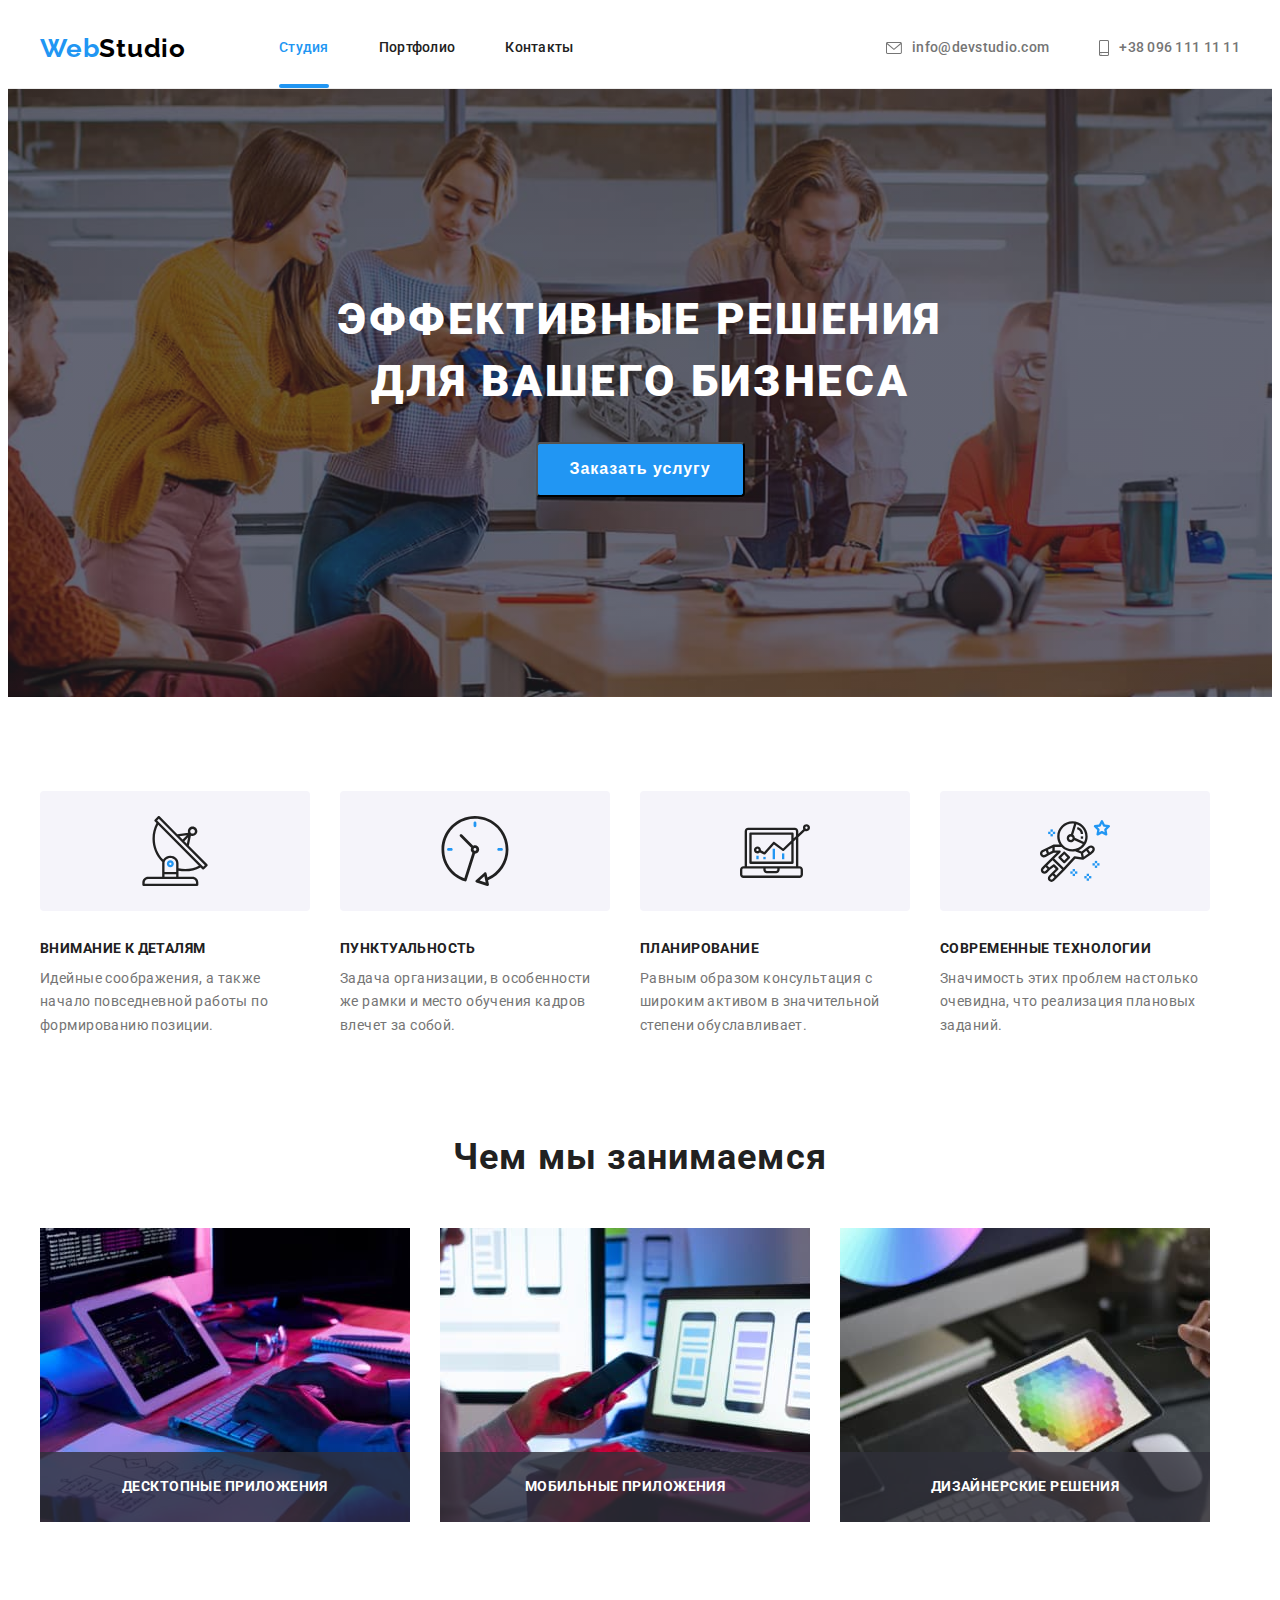
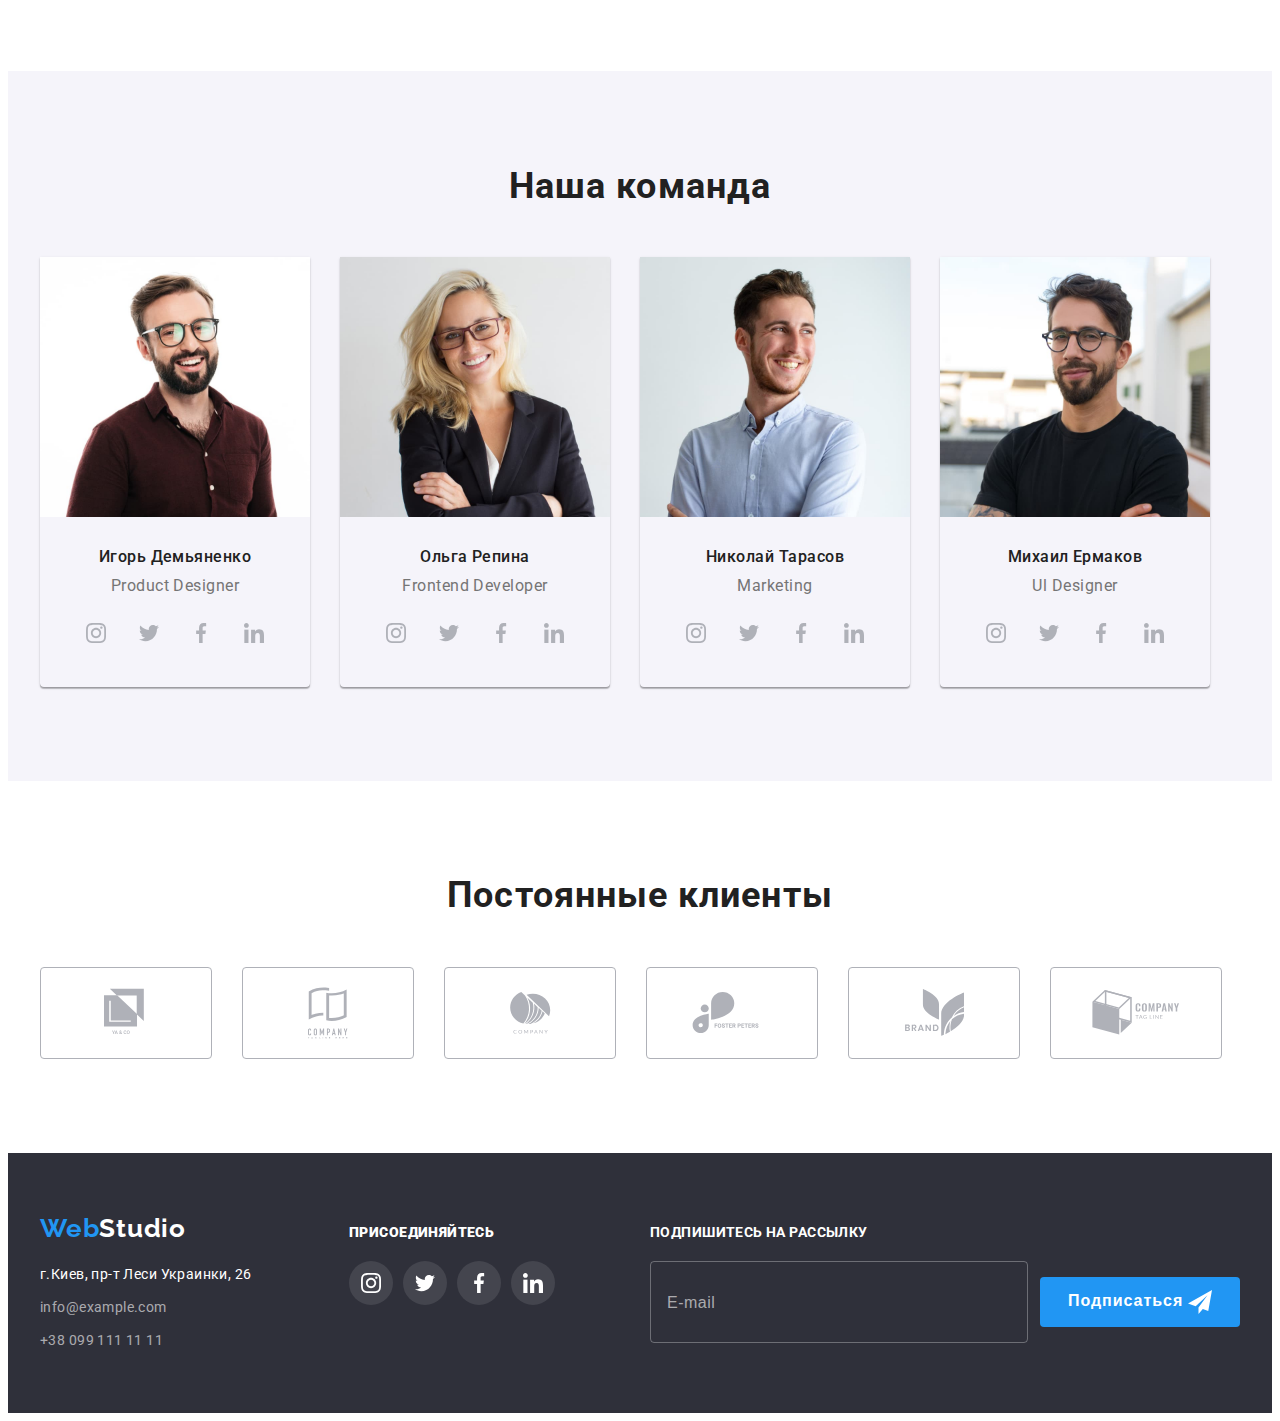
==== commit b6d9f558: "adds hover for close-btn, corrects backdrop-modal" ====
--- a/index.html
+++ b/index.html
@@ -412,7 +412,7 @@
   <div class="backdrop is-hidden" data-modal>
     <div class="backdrop-modal">
      <button type="button" class="modal-close-btn" data-modal-close>
-      <svg width="18" height="18">
+      <svg width="18" height="18" class="close-icon">
         <use href="./images/symbol-defs.svg#icon-close-symbol">
         </use>
       </svg>
@@ -451,13 +451,13 @@
         </span>
         </label>
         
-        <label class="label-text">
+        <label class="label-text label-textarea">
           Коментарий
         <textarea class="user-comment-text" name="comment" placeholder="Введите текст"></textarea>
       </label> 
 
         <!--check-box-->
-        <input class="form-chekbox-square visually-hidden"  type="checkbox" name="confidence" value="css" id="confidence">
+        <input class="form-chekbox-square visually-hidden"  type="checkbox" name="confidence" value="checkbox" id="confidence">
         <label for="confidence" class="modal-form-checkbox">
            Соглашаюсь с рассылкой и принимаю&nbsp;
          <a href="" class="confidence-link">Условия договора</a>
--- a/css/styles.css
+++ b/css/styles.css
@@ -148,7 +148,7 @@
     background-color: var(--accent-color);
     opacity: 0;
     transform: scaleX(0);
-    transition: opacity 250ms cubic-bezier(0.4, 0, 0.2, 1) 150ms,
+    transition: opacity 250ms cubic-bezier(0.4, 0, 0.2, 1),
     transform 250ms cubic-bezier(0.4, 0, 0.2, 1) 100ms;
 }
 .decoration-changes:hover::after {
@@ -485,7 +485,7 @@
 /* our clients */
 .clients {
     padding-bottom: var(--padding-of-section);
-    padding-top: 40px;
+    padding-top: 94px;
 }
 .clients-title {
     display: block;
@@ -747,6 +747,7 @@
     color: #fff;
 }  
 
+
 /* subscription-form */
 .sign-up {
     display: flex;
@@ -773,6 +774,7 @@
     padding-top: 15px;
     padding-left: 16px;
     padding-bottom: 15px;
+    cursor: pointer;
 }
 .sign-up-email::placeholder {    
     font-size: 16px;
@@ -796,6 +798,8 @@
     border-radius: 4px;
     justify-content: space-between;
     margin-left: 12px;
+    cursor: pointer;
+    border: none;
    
     font-weight: var(--font-weight-variable);
     font-size: 16px;
@@ -826,7 +830,7 @@
 .wrapper-user-field {
     position: relative;
     display: block;
-    margin-bottom: 10px;
+   
     margin-top: 4px;
 }
 .input-field {
@@ -862,15 +866,19 @@
     line-height: 1.17;
     letter-spacing: 0.01em;
     color: var(--paragraph-color);
-}
-
+    margin-bottom: 10px;
+   
+}
+.label-textarea {
+    margin-bottom: 20px;
+}
 .user-comment-text {
     resize:none;
     width: 100%;
     min-height: 120px;
     border: 1px solid rgba(33, 33, 33, 0.2);
     border-radius: 4px;
-    margin-bottom: 20px;
+   
     margin-top: 4px;
     padding: 12px 16px;
 
@@ -913,7 +921,7 @@
     background-color: var(--accent-color);
     border: none;
     background-position: center;
-    transform: scale(1.5);
+    transform: scale(1.2);
     outline: none;
 }
 .form-chekbox-square:focus + .modal-form-checkbox::before {
@@ -923,11 +931,10 @@
 .modal-form-checkbox {
     display: flex;
     align-items: center;
-    
     font-size: 14px;
     line-height: 1.7;
     letter-spacing: var(--letter-spacing);
-    color: var(--paragraph-color);
+    border-color: var(--paragraph-color);
 }
 /*  */
 .confidence-link {
@@ -948,7 +955,8 @@
     cursor: pointer;   
     margin-top: 30px; 
     border-radius: 4px;
-    box-shadow: 0px 4px 4px rgba(0, 0, 0, 0.15);  
+    box-shadow: 0px 4px 4px rgba(0, 0, 0, 0.15); 
+    border: none; 
     
     transition: background-color 250ms cubic-bezier(0.4, 0, 0.2, 1);
 }
@@ -991,8 +999,8 @@
     transform: translate(-50%, -50%) rotate(1turn) scaleX(1);
     border-radius: 4px;
     opacity: 1;  
-    transition: opacity 250ms cubic-bezier(0.4, 0, 0.2, 1) 250ms,
-    transform 250ms cubic-bezier(0.4, 0, 0.2, 1) 250ms; 
+    transition: opacity 250ms cubic-bezier(0.4, 0, 0.2, 1),
+    transform 250ms cubic-bezier(0.4, 0, 0.2, 1); 
 }
 .backdrop.is-hidden .backdrop-modal {
     transform: translate(-50%, -50%) rotate(0) scaleX(0);
@@ -1005,7 +1013,6 @@
 
     transform: scale(0.9);   
 }
-
 .modal-close-btn {
     position: absolute;
     display: flex;
@@ -1019,5 +1026,18 @@
     border-radius: 50%;
     border:  1px solid rgba(0, 0, 0, 0.1);
     cursor: pointer;
-}
-
+
+    transition: color 250ms cubic-bezier(0.4, 0, 0.2, 1);
+}
+.modal-close-btn:focus,
+.modal-close-btn:hover {
+    color: var(--accent-color);
+    border-color: 1px solid var(--accent-color);
+    fill: var(--accent-color);  
+}
+.close-icon {
+    transition: color 250ms cubic-bezier(0.4, 0, 0.2, 1);
+}
+
+ 
+       /*--- end--- */